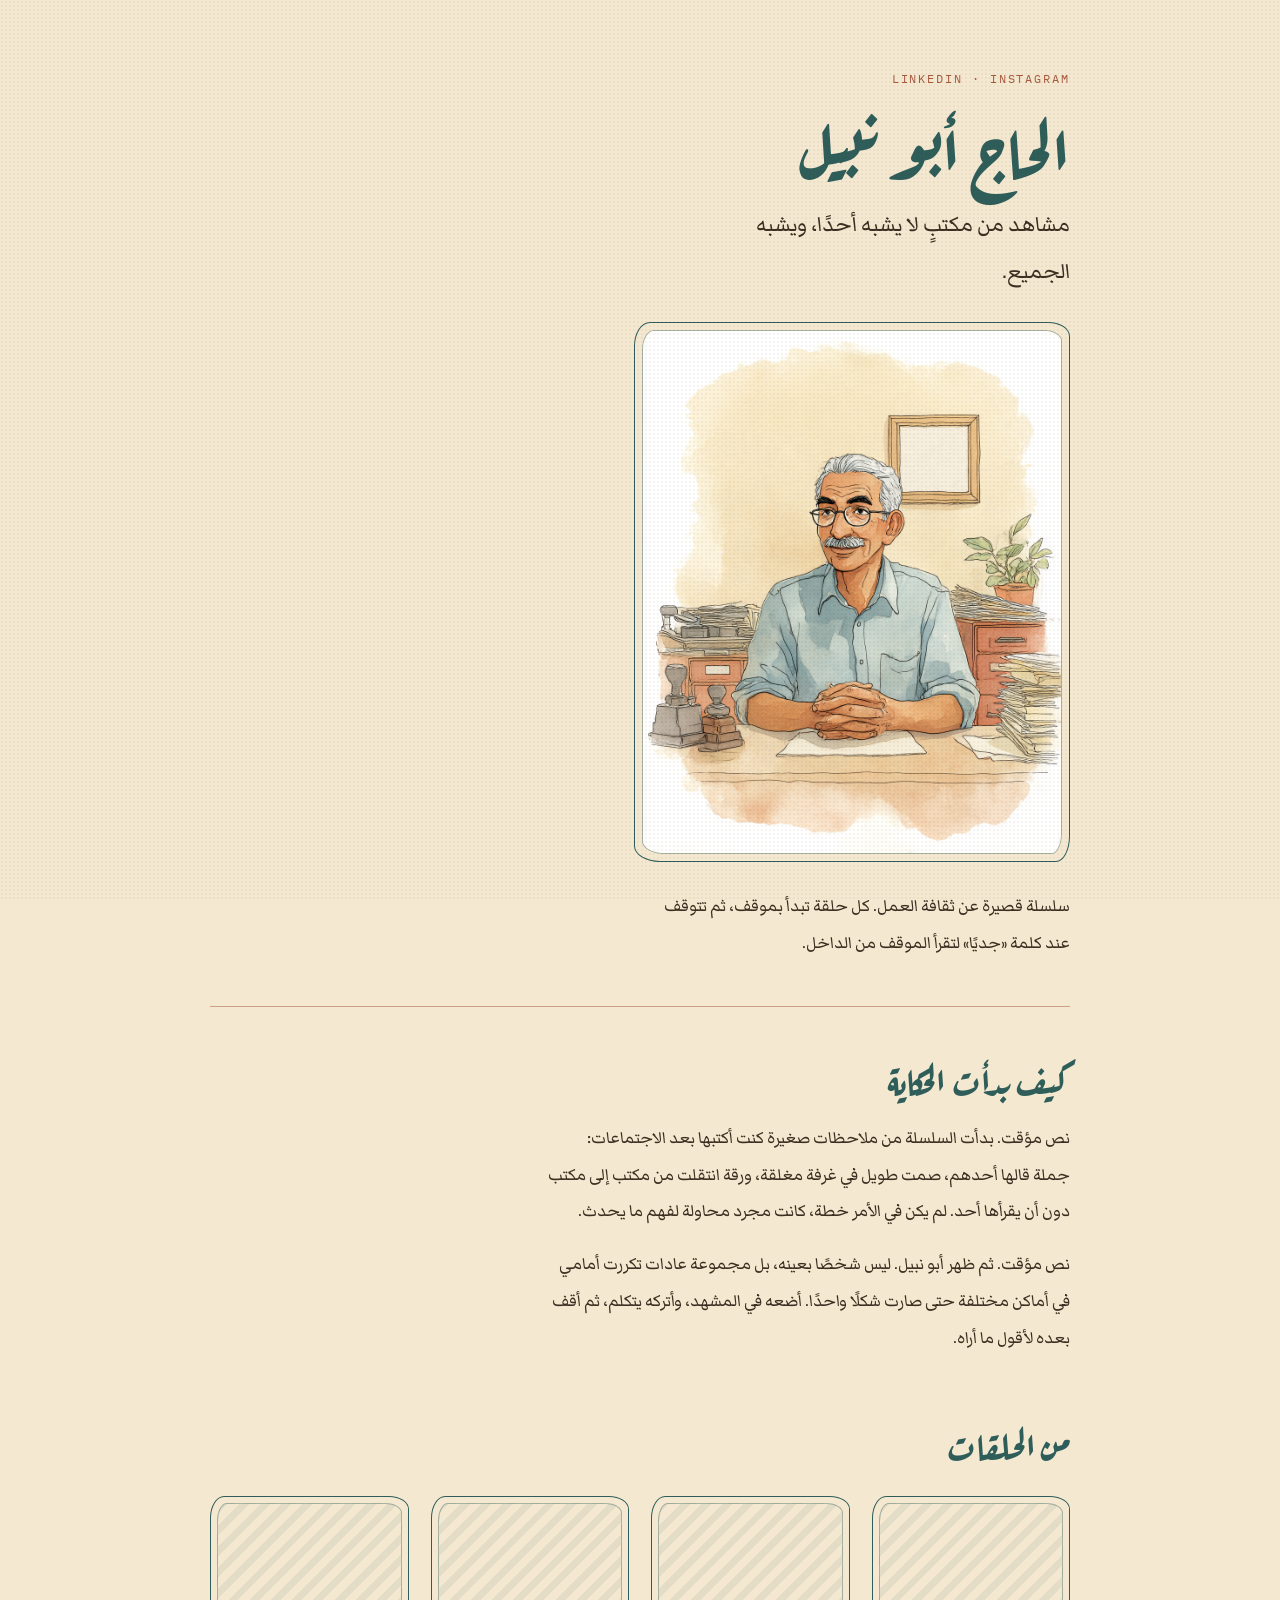
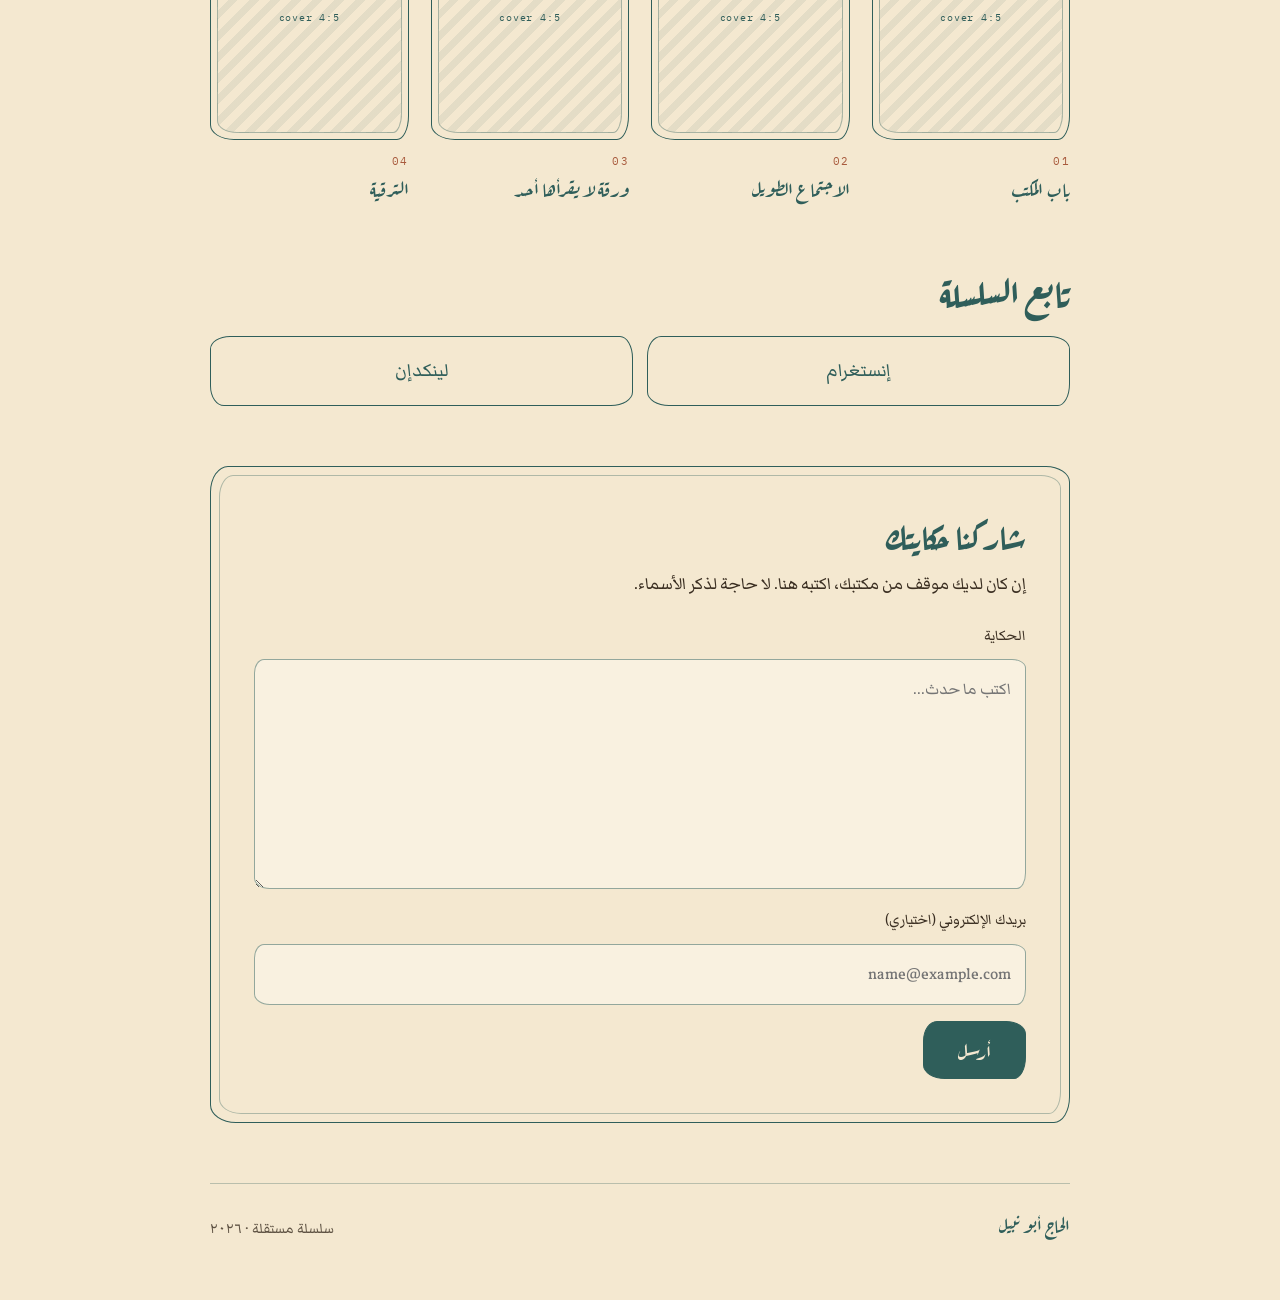
==== index.html @ 6875ff06 "Implement Abu Nabil site from Claude Design handoff Recreate the RTL Arabic single-page site as sema" ====
<!DOCTYPE html>
<html lang="ar" dir="rtl">
<head>
<meta charset="UTF-8">
<meta name="viewport" content="width=device-width, initial-scale=1">
<title>الحاج أبو نبيل</title>
<link rel="preconnect" href="https://fonts.googleapis.com">
<link rel="preconnect" href="https://fonts.gstatic.com" crossorigin>
<link href="https://fonts.googleapis.com/css2?family=Aref+Ruqaa:wght@400;700&family=Markazi+Text:wght@400;500;600&family=IBM+Plex+Mono:wght@400&display=swap" rel="stylesheet">
<link rel="stylesheet" href="style.css">
</head>
<body>

<div class="grain" aria-hidden="true"></div>

<div class="wrap">

  <header class="hero">
    <div class="hero-heading">
      <p class="eyebrow">LINKEDIN · INSTAGRAM</p>
      <h1>الحاج أبو نبيل</h1>
      <p class="tagline">مشاهد من مكتبٍ لا يشبه أحدًا، ويشبه الجميع.</p>
    </div>

    <div class="frame hero-frame">
      <div class="frame-inner hero-frame-inner">
        <img src="assets/ABU_NABIL_MASTER_V01.png" alt="الحاج أبو نبيل جالسًا إلى مكتبه">
      </div>
    </div>

    <p class="intro">سلسلة قصيرة عن ثقافة العمل. كل حلقة تبدأ بموقف، ثم تتوقف عند كلمة «جديًا» لتقرأ الموقف من الداخل.</p>
  </header>

  <div class="brick-rule"></div>

  <section class="backstory">
    <h2>كيف بدأت الحكاية</h2>
    <p>نص مؤقت. بدأت السلسلة من ملاحظات صغيرة كنت أكتبها بعد الاجتماعات: جملة قالها أحدهم، صمت طويل في غرفة مغلقة، ورقة انتقلت من مكتب إلى مكتب دون أن يقرأها أحد. لم يكن في الأمر خطة، كانت مجرد محاولة لفهم ما يحدث.</p>
    <p>نص مؤقت. ثم ظهر أبو نبيل. ليس شخصًا بعينه، بل مجموعة عادات تكررت أمامي في أماكن مختلفة حتى صارت شكلًا واحدًا. أضعه في المشهد، وأتركه يتكلم، ثم أقف بعده لأقول ما أراه.</p>
  </section>

  <section class="episodes">
    <h2>من الحلقات</h2>
    <div class="episode-grid">

      <a class="episode-card" href="#" target="_blank" rel="noopener">
        <div class="frame episode-frame">
          <div class="frame-inner episode-frame-inner">
            <span class="mono">cover 4:5</span>
          </div>
        </div>
        <div class="episode-meta">
          <span class="episode-no mono">01</span>
          <span class="episode-title">باب المكتب</span>
        </div>
      </a>

      <a class="episode-card" href="#" target="_blank" rel="noopener">
        <div class="frame episode-frame">
          <div class="frame-inner episode-frame-inner">
            <span class="mono">cover 4:5</span>
          </div>
        </div>
        <div class="episode-meta">
          <span class="episode-no mono">02</span>
          <span class="episode-title">الاجتماع الطويل</span>
        </div>
      </a>

      <a class="episode-card" href="#" target="_blank" rel="noopener">
        <div class="frame episode-frame">
          <div class="frame-inner episode-frame-inner">
            <span class="mono">cover 4:5</span>
          </div>
        </div>
        <div class="episode-meta">
          <span class="episode-no mono">03</span>
          <span class="episode-title">ورقة لا يقرأها أحد</span>
        </div>
      </a>

      <a class="episode-card" href="#" target="_blank" rel="noopener">
        <div class="frame episode-frame">
          <div class="frame-inner episode-frame-inner">
            <span class="mono">cover 4:5</span>
          </div>
        </div>
        <div class="episode-meta">
          <span class="episode-no mono">04</span>
          <span class="episode-title">الترقية</span>
        </div>
      </a>

    </div>
  </section>

  <section class="follow">
    <h2>تابع السلسلة</h2>
    <div class="follow-buttons">
      <a class="btn btn-instagram" href="https://instagram.com" target="_blank" rel="noopener">إنستغرام</a>
      <a class="btn btn-linkedin" href="https://linkedin.com" target="_blank" rel="noopener">لينكدإن</a>
    </div>
  </section>

  <section class="share">
    <div class="frame share-frame">
      <div class="frame-inner share-frame-inner">

        <div class="share-head">
          <h2>شاركنا حكايتك</h2>
          <p>إن كان لديك موقف من مكتبك، اكتبه هنا. لا حاجة لذكر الأسماء.</p>
        </div>

        <p class="thanks" id="thanks" hidden>وصلت الحكاية. شكرًا لك.</p>

        <form id="story-form">
          <label>
            <span>الحكاية</span>
            <textarea name="story" rows="6" placeholder="اكتب ما حدث..." required></textarea>
          </label>
          <label>
            <span>بريدك الإلكتروني (اختياري)</span>
            <input type="email" name="email" placeholder="name@example.com">
          </label>
          <button type="submit">أرسل</button>
        </form>

      </div>
    </div>
  </section>

  <footer>
    <span class="footer-mark">الحاج أبو نبيل</span>
    <span class="footer-meta">سلسلة مستقلة · ٢٠٢٦</span>
  </footer>

</div>

<script src="script.js"></script>
</body>
</html>
---- style.css ----
:root {
  --bg: #f4e8d0;
  --field-bg: #f9f1e0;
  --teal: #2f5e5a;
  --teal-dark: #1f403d;
  --ink: #3b2f22;
  --brick: #a85a3d;

  --font-heading: 'Aref Ruqaa', serif;
  --font-body: 'Markazi Text', serif;
  --font-mono: 'IBM Plex Mono', monospace;
}

html, body {
  margin: 0;
  padding: 0;
  background: var(--bg);
}

body {
  color: var(--ink);
  font-family: var(--font-body);
  font-size: 21px;
  line-height: 1.75;
  min-height: 100vh;
  position: relative;
  -webkit-font-smoothing: antialiased;
}

a {
  color: var(--teal);
  text-decoration-thickness: 1px;
  text-underline-offset: 4px;
}

a:hover {
  color: var(--teal-dark);
}

::selection {
  background: var(--teal);
  color: var(--bg);
}

textarea, input, button {
  font: inherit;
}

h1, h2, p {
  margin: 0;
}

.grain {
  position: fixed;
  inset: 0;
  pointer-events: none;
  z-index: 5;
  opacity: .5;
  background-image: radial-gradient(rgba(59, 47, 34, .10) 1px, transparent 1px);
  background-size: 4px 4px;
}

.wrap {
  max-width: 860px;
  margin: 0 auto;
  padding: 0 22px;
}

/* Hand-drawn frame (shared pattern) — nested borders with intentionally
   uneven radii; each usage below varies the radius slightly on purpose. */
.frame {
  border: 1.5px solid var(--teal);
}

.frame-inner {
  border: 1px solid rgba(47, 94, 90, .4);
  overflow: hidden;
}

/* Hero */

.hero {
  padding: 68px 0 44px;
  display: flex;
  flex-direction: column;
  gap: 26px;
}

.hero-heading {
  display: flex;
  flex-direction: column;
  gap: 10px;
}

.eyebrow {
  font-family: var(--font-mono);
  font-size: 12px;
  letter-spacing: .16em;
  color: var(--brick);
  direction: ltr;
  text-align: right;
}

.hero h1 {
  font-family: var(--font-heading);
  font-weight: 700;
  font-size: clamp(40px, 10vw, 72px);
  line-height: 1.28;
  color: var(--teal);
}

.tagline {
  font-size: clamp(21px, 4.5vw, 27px);
  max-width: 30ch;
  color: var(--ink);
}

.hero-frame {
  border-radius: 16px 22px 14px 26px / 24px 14px 26px 16px;
  padding: 7px;
  max-width: 420px;
  width: 100%;
}

.hero-frame-inner {
  border-radius: 12px 18px 10px 22px / 20px 11px 22px 13px;
  aspect-ratio: 4 / 5;
}

.hero-frame-inner img {
  width: 100%;
  height: 100%;
  object-fit: cover;
  display: block;
}

.intro {
  max-width: 46ch;
  color: var(--ink);
}

.brick-rule {
  height: 1px;
  background: var(--brick);
  opacity: .5;
  margin: 0 0 44px;
}

/* Section heading shared by backstory / episodes / follow */

.backstory h2,
.episodes h2,
.follow h2,
.share h2 {
  font-family: var(--font-heading);
  font-size: clamp(28px, 6vw, 38px);
  line-height: 1.4;
  color: var(--teal);
}

/* Backstory */

.backstory {
  padding: 0 0 60px;
  display: flex;
  flex-direction: column;
  gap: 16px;
}

.backstory p {
  max-width: 58ch;
}

/* Episodes */

.episodes {
  padding: 0 0 60px;
  display: flex;
  flex-direction: column;
  gap: 26px;
}

.episode-grid {
  display: grid;
  grid-template-columns: repeat(auto-fit, minmax(min(100%, 190px), 1fr));
  gap: 22px;
}

.episode-card {
  display: flex;
  flex-direction: column;
  gap: 12px;
  text-decoration: none;
  color: var(--ink);
}

.episode-frame {
  border-radius: 14px 20px 12px 24px / 22px 13px 24px 15px;
  padding: 6px;
  transition: border-color 150ms;
}

.episode-card:hover .episode-frame {
  border-color: var(--teal-dark);
}

.episode-frame-inner {
  border-color: rgba(47, 94, 90, .38);
  border-radius: 10px 16px 9px 20px / 18px 10px 20px 12px;
  aspect-ratio: 4 / 5;
  display: flex;
  align-items: center;
  justify-content: center;
  background-image: repeating-linear-gradient(135deg, rgba(47, 94, 90, .08) 0 7px, rgba(47, 94, 90, 0) 7px 15px);
}

.episode-frame-inner .mono {
  font-size: 10px;
  letter-spacing: .08em;
  color: var(--teal);
}

.episode-meta {
  display: flex;
  flex-direction: column;
  gap: 2px;
}

.episode-no {
  font-size: 11px;
  letter-spacing: .12em;
  color: var(--brick);
  direction: ltr;
  text-align: right;
}

.episode-title {
  font-family: var(--font-heading);
  font-size: 20px;
  line-height: 1.5;
  color: var(--teal);
}

.mono {
  font-family: var(--font-mono);
}

/* Follow links */

.follow {
  padding: 0 0 60px;
  display: flex;
  flex-direction: column;
  gap: 20px;
}

.follow-buttons {
  display: flex;
  flex-wrap: wrap;
  gap: 14px;
}

.btn {
  flex: 1 1 190px;
  text-align: center;
  padding: 14px 22px;
  border: 1.5px solid var(--teal);
  color: var(--teal);
  text-decoration: none;
  font-size: 23px;
  transition: background-color 150ms, color 150ms;
}

.btn:hover {
  background: var(--teal);
  color: var(--bg);
}

.btn-instagram {
  border-radius: 14px 20px 12px 22px / 20px 13px 22px 14px;
}

.btn-linkedin {
  border-radius: 20px 13px 22px 14px / 13px 22px 14px 20px;
}

/* Share your story */

.share {
  padding: 0 0 60px;
}

.share-frame {
  border-radius: 18px 24px 16px 26px / 26px 16px 26px 18px;
  padding: 8px;
}

.share-frame-inner {
  border-color: rgba(47, 94, 90, .35);
  border-radius: 14px 20px 12px 22px / 22px 13px 22px 15px;
  padding: clamp(22px, 5vw, 34px);
  display: flex;
  flex-direction: column;
  gap: 18px;
}

.share-head {
  display: flex;
  flex-direction: column;
  gap: 8px;
}

.share-head h2 {
  font-size: clamp(26px, 5.5vw, 34px);
}

.share-head p {
  max-width: 46ch;
}

.thanks {
  font-family: var(--font-heading);
  font-size: 22px;
  color: var(--brick);
}

#story-form {
  display: flex;
  flex-direction: column;
  gap: 16px;
}

#story-form label {
  display: flex;
  flex-direction: column;
  gap: 7px;
}

#story-form label > span {
  font-size: 18px;
  color: var(--ink);
}

#story-form textarea,
#story-form input {
  width: 100%;
  box-sizing: border-box;
  background: var(--field-bg);
  color: var(--ink);
  border: 1px solid rgba(47, 94, 90, .5);
  border-radius: 10px 14px 9px 16px / 14px 9px 16px 11px;
  padding: 12px 14px;
  font-size: 20px;
  outline: none;
  transition: border-color 150ms;
}

#story-form textarea {
  resize: vertical;
  line-height: 1.7;
}

#story-form input[type="email"] {
  direction: ltr;
  text-align: right;
}

#story-form textarea:focus,
#story-form input:focus {
  border-color: var(--teal);
}

#story-form button {
  align-self: flex-start;
  min-height: 48px;
  padding: 10px 34px;
  background: var(--teal);
  color: var(--bg);
  border: 1.5px solid var(--teal);
  border-radius: 14px 20px 12px 22px / 20px 13px 22px 14px;
  font-family: var(--font-heading);
  font-size: 21px;
  cursor: pointer;
  transition: background-color 150ms, border-color 150ms;
}

#story-form button:hover {
  background: var(--teal-dark);
  border-color: var(--teal-dark);
}

/* Footer */

footer {
  padding-top: 24px;
  padding-bottom: 54px;
  border-top: 1px solid rgba(47, 94, 90, .3);
  display: flex;
  flex-wrap: wrap;
  gap: 10px;
  justify-content: space-between;
  align-items: baseline;
}

.footer-mark {
  font-family: var(--font-heading);
  font-size: 19px;
  color: var(--teal);
}

.footer-meta {
  font-size: 18px;
  color: var(--ink);
  opacity: .8;
}
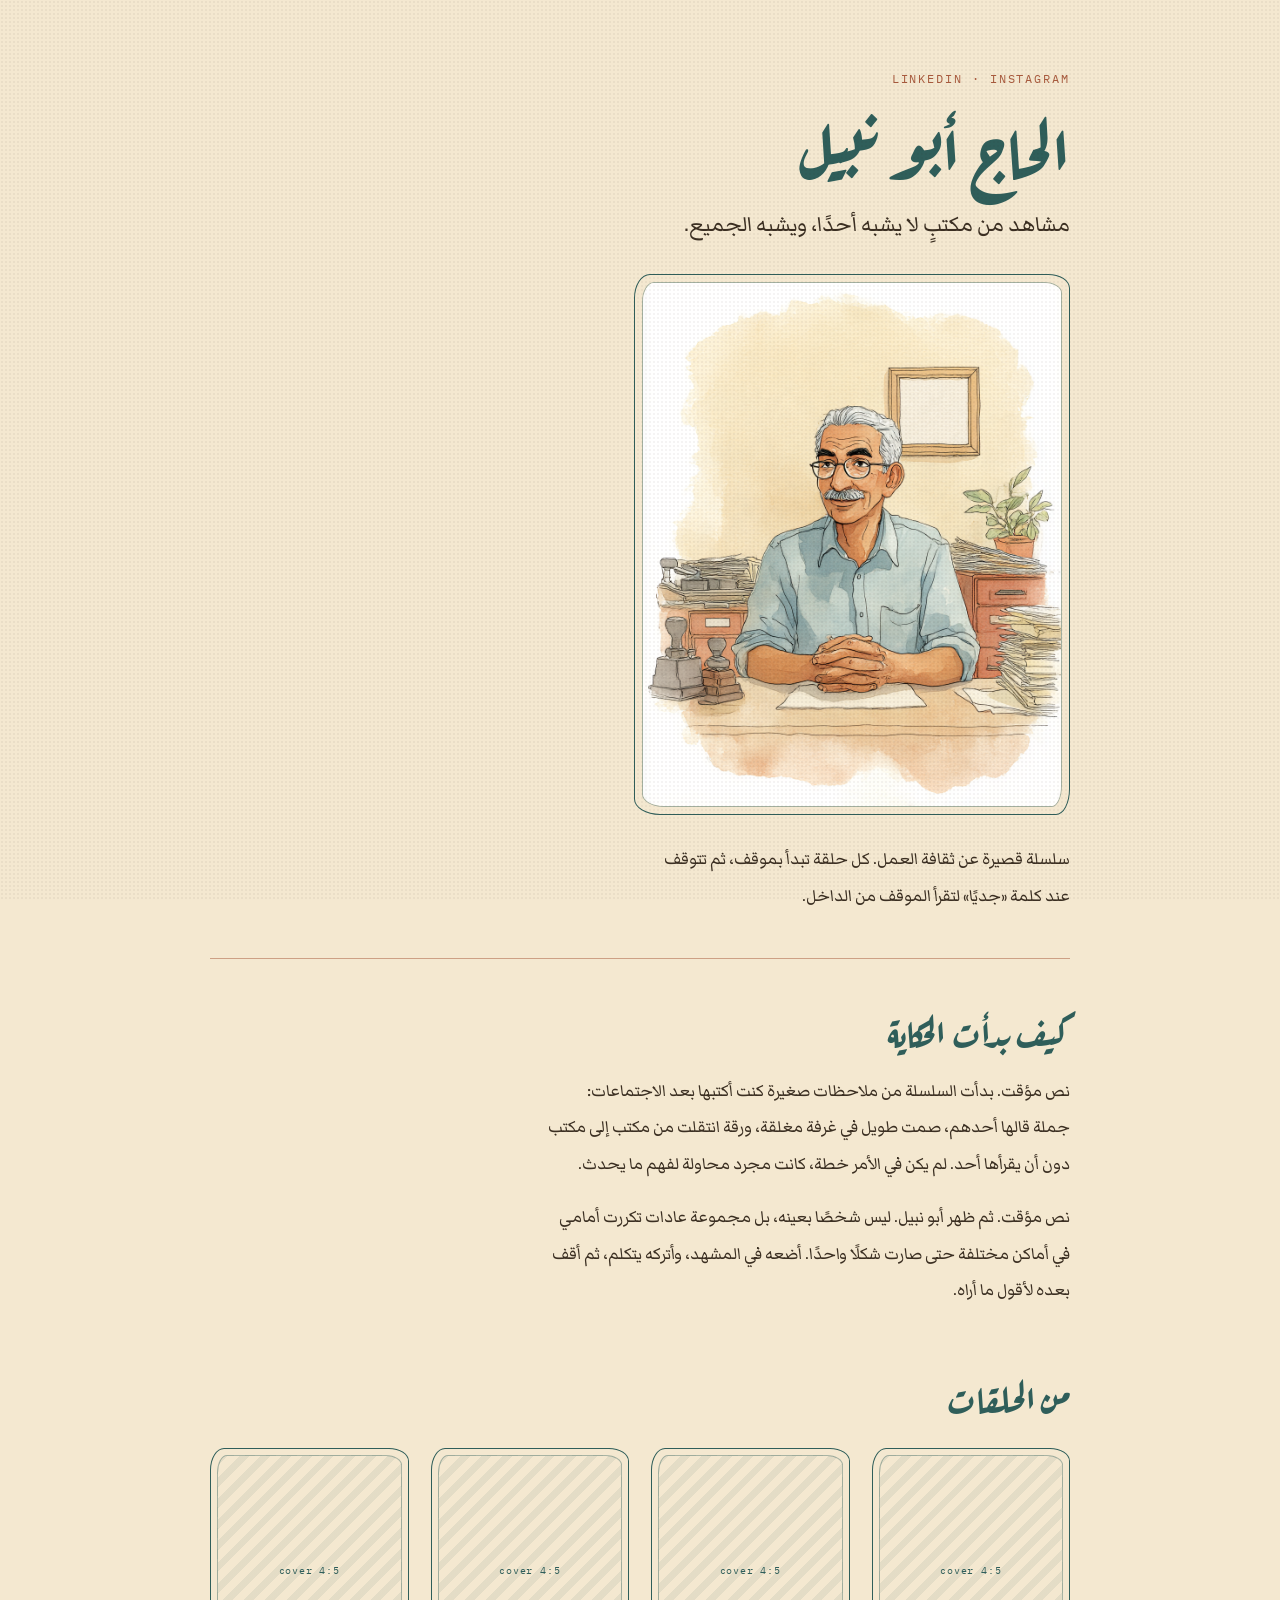
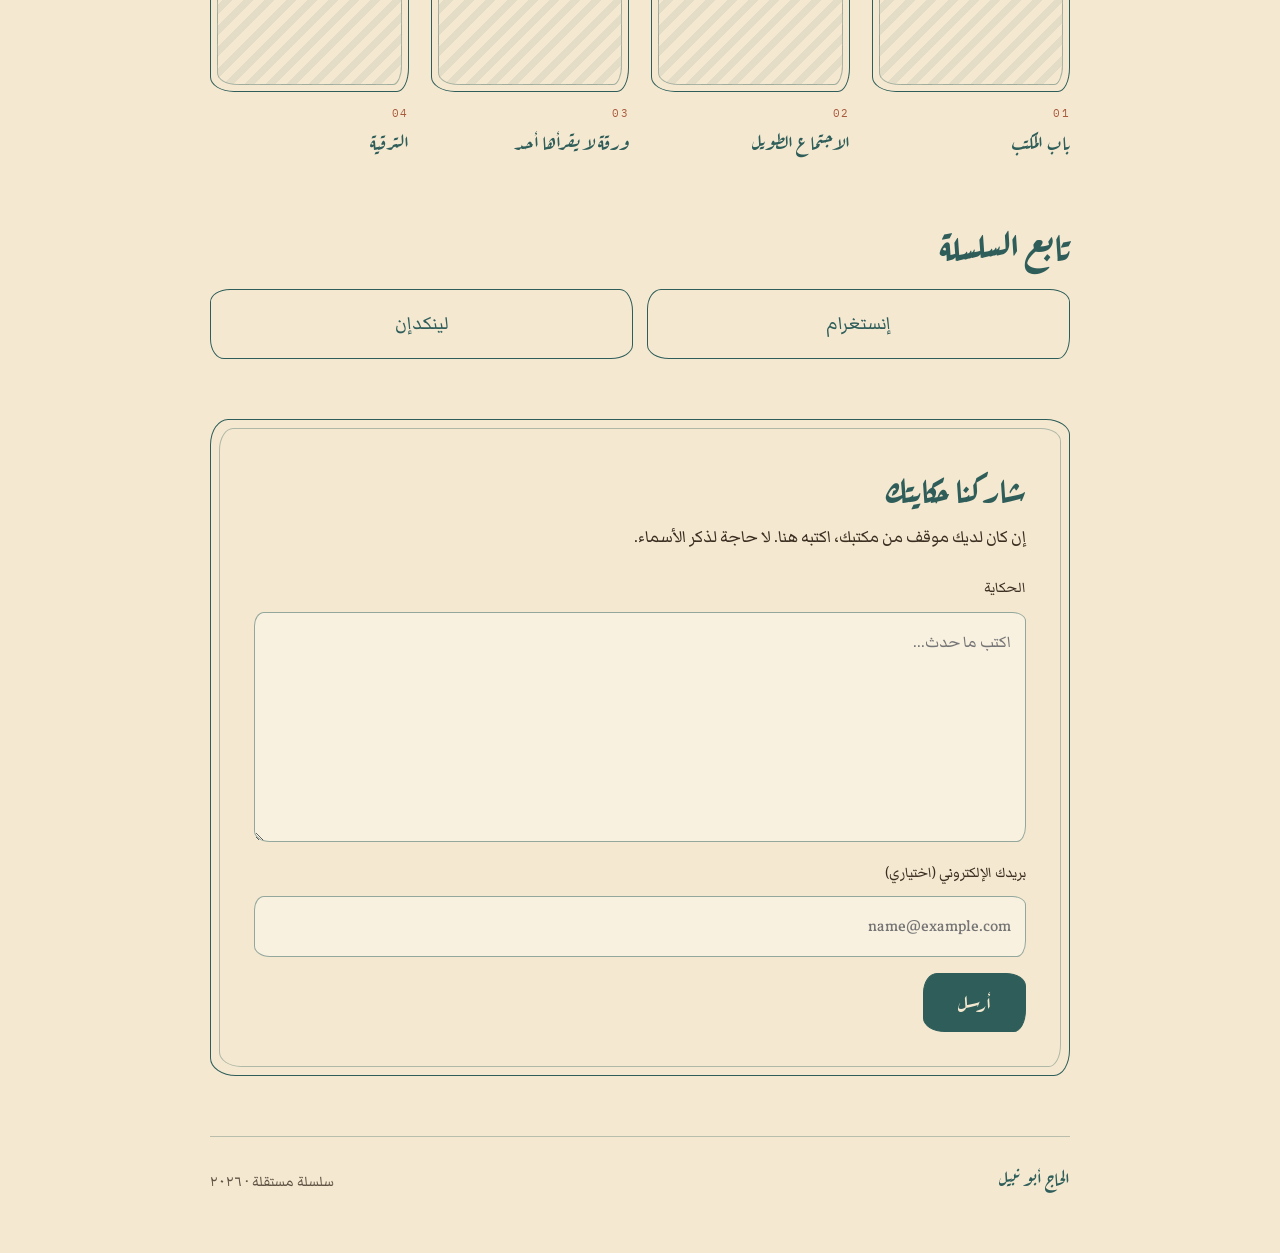
==== commit b855ced9: "Point Instagram follow button at the real account Co-Authored-By: Claude Sonnet 5 <noreply@anthropic" ====
--- a/index.html
+++ b/index.html
@@ -97,7 +97,7 @@
   <section class="follow">
     <h2>تابع السلسلة</h2>
     <div class="follow-buttons">
-      <a class="btn btn-instagram" href="https://instagram.com" target="_blank" rel="noopener">إنستغرام</a>
+      <a class="btn btn-instagram" href="https://www.instagram.com/abounabildiary" target="_blank" rel="noopener">إنستغرام</a>
       <a class="btn btn-linkedin" href="https://linkedin.com" target="_blank" rel="noopener">لينكدإن</a>
     </div>
   </section>
--- a/style.css
+++ b/style.css
@@ -111,7 +111,6 @@
 
 .tagline {
   font-size: clamp(21px, 4.5vw, 27px);
-  max-width: 30ch;
   color: var(--ink);
 }
 
